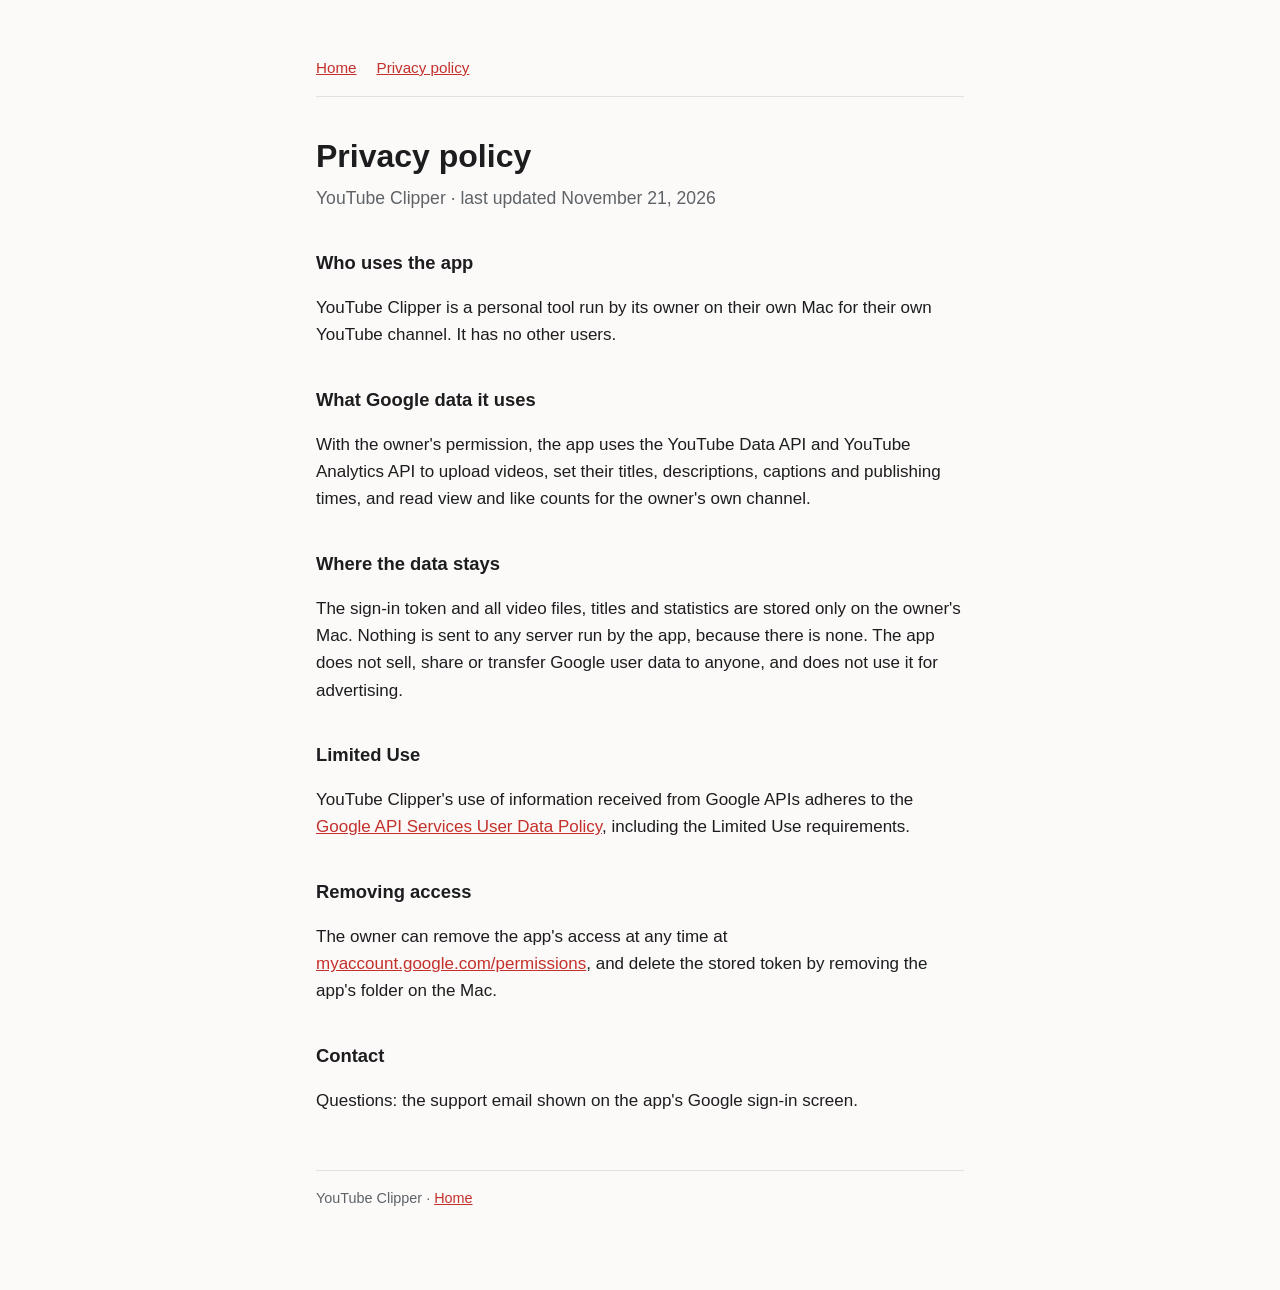
==== privacy.html @ fb082a69 "App home page and privacy policy for the Google sign-in screen" ====
<!doctype html>
<html lang="en"><head><meta charset="utf-8"><meta name="viewport" content="width=device-width,initial-scale=1">
<title>Privacy Policy</title><link rel="stylesheet" href="style.css"></head>
<body><main>
<nav><a href="./">Home</a><a href="privacy.html">Privacy policy</a></nav>
<h1>Privacy policy</h1>
<p class="lede">YouTube Clipper · last updated November 21, 2026</p>
<h2>Who uses the app</h2>
<p>YouTube Clipper is a personal tool run by its owner on their own Mac for their own YouTube channel. It has no other users.</p>
<h2>What Google data it uses</h2>
<p>With the owner's permission, the app uses the YouTube Data API and YouTube Analytics API to upload videos, set their titles, descriptions, captions and publishing times, and read view and like counts for the owner's own channel.</p>
<h2>Where the data stays</h2>
<p>The sign-in token and all video files, titles and statistics are stored only on the owner's Mac. Nothing is sent to any server run by the app, because there is none. The app does not sell, share or transfer Google user data to anyone, and does not use it for advertising.</p>
<h2>Limited Use</h2>
<p>YouTube Clipper's use of information received from Google APIs adheres to the <a href="https://developers.google.com/terms/api-services-user-data-policy">Google API Services User Data Policy</a>, including the Limited Use requirements.</p>
<h2>Removing access</h2>
<p>The owner can remove the app's access at any time at <a href="https://myaccount.google.com/permissions">myaccount.google.com/permissions</a>, and delete the stored token by removing the app's folder on the Mac.</p>
<h2>Contact</h2>
<p>Questions: the support email shown on the app's Google sign-in screen.</p>
<footer>YouTube Clipper · <a href="./">Home</a></footer>
</main></body></html>
---- style.css ----
:root{--bg:#fbfaf8;--fg:#1d1d1f;--muted:#5f6368;--line:#e3e1dc;--accent:#c4302b}
@media (prefers-color-scheme:dark){:root{--bg:#161617;--fg:#ececec;--muted:#a1a1a6;--line:#2e2e30;--accent:#ff5a4f}}
*{box-sizing:border-box}
body{margin:0;background:var(--bg);color:var(--fg);font:17px/1.6 -apple-system,BlinkMacSystemFont,"Segoe UI",Roboto,sans-serif}
main{max-width:680px;margin:0 auto;padding:56px 16px 80px}
h1{font-size:2rem;line-height:1.2;margin:0 0 8px}
h2{font-size:1.15rem;margin:36px 0 8px}
p,li{color:var(--fg)}
.lede{color:var(--muted);font-size:1.1rem;margin:0 0 32px}
a{color:var(--accent)}
nav{display:flex;gap:20px;font-size:.95rem;border-bottom:1px solid var(--line);padding-bottom:16px;margin-bottom:40px}
footer{margin-top:56px;padding-top:16px;border-top:1px solid var(--line);color:var(--muted);font-size:.9rem}
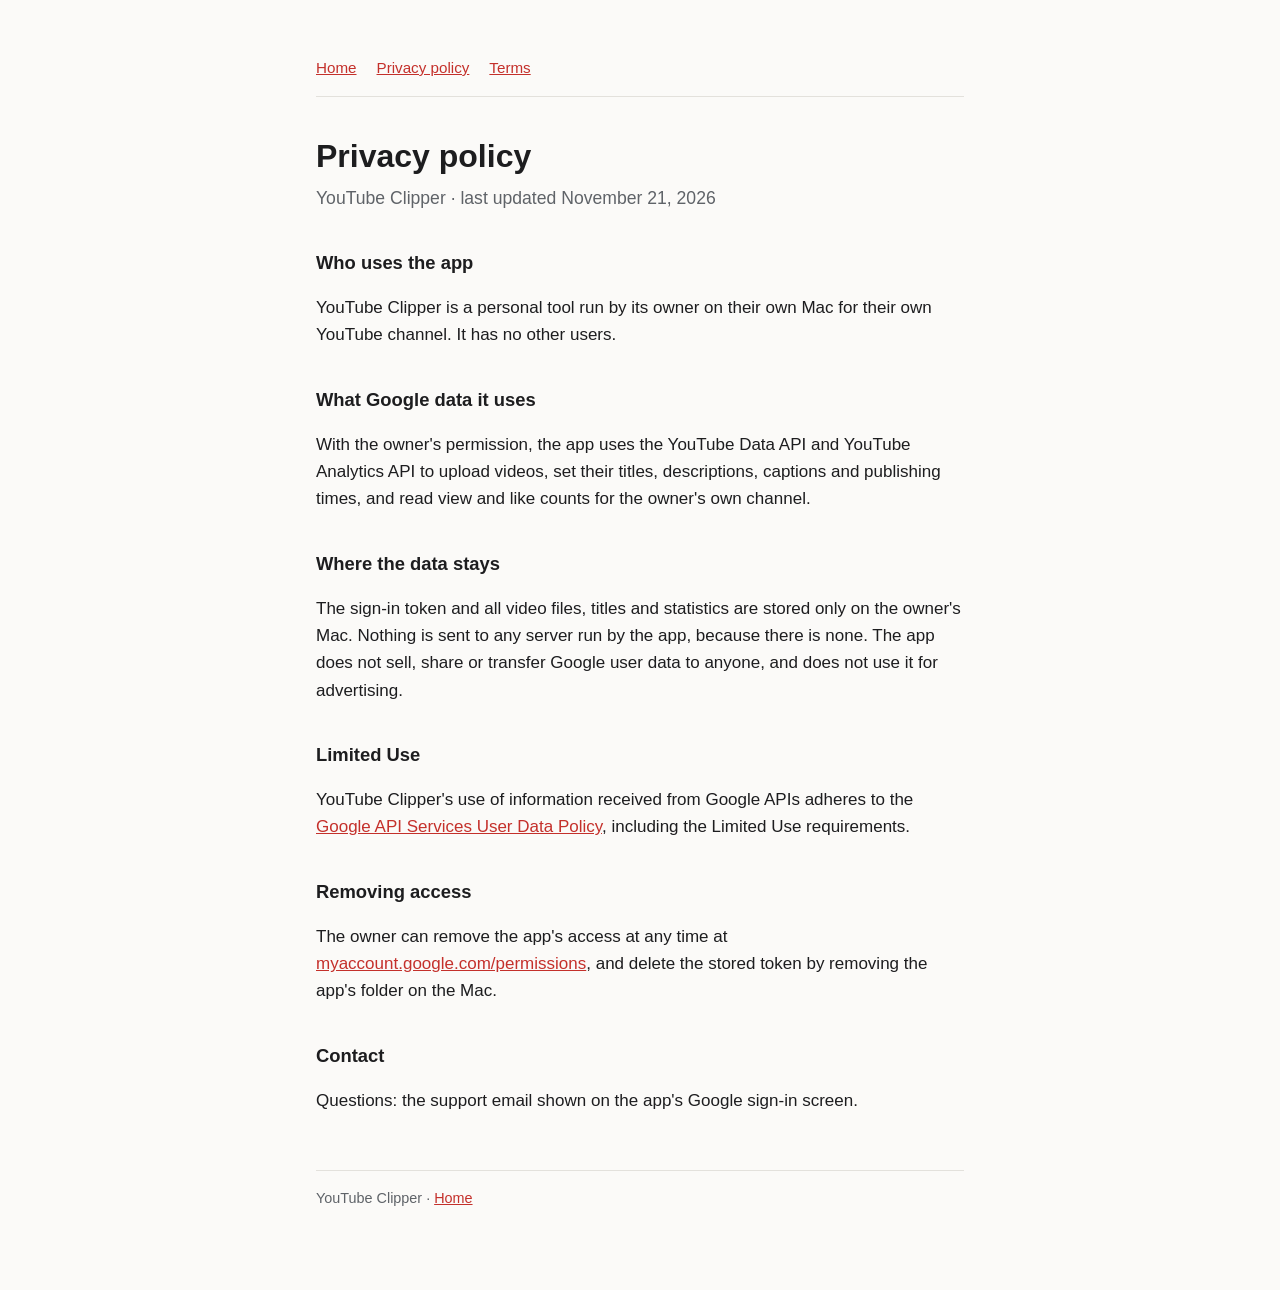
==== commit ece3db69: "Add terms of service page" ====
--- a/privacy.html
+++ b/privacy.html
@@ -2,7 +2,7 @@
 <html lang="en"><head><meta charset="utf-8"><meta name="viewport" content="width=device-width,initial-scale=1">
 <title>Privacy Policy</title><link rel="stylesheet" href="style.css"></head>
 <body><main>
-<nav><a href="./">Home</a><a href="privacy.html">Privacy policy</a></nav>
+<nav><a href="./">Home</a><a href="privacy.html">Privacy policy</a><a href="terms.html">Terms</a></nav>
 <h1>Privacy policy</h1>
 <p class="lede">YouTube Clipper · last updated November 21, 2026</p>
 <h2>Who uses the app</h2>
